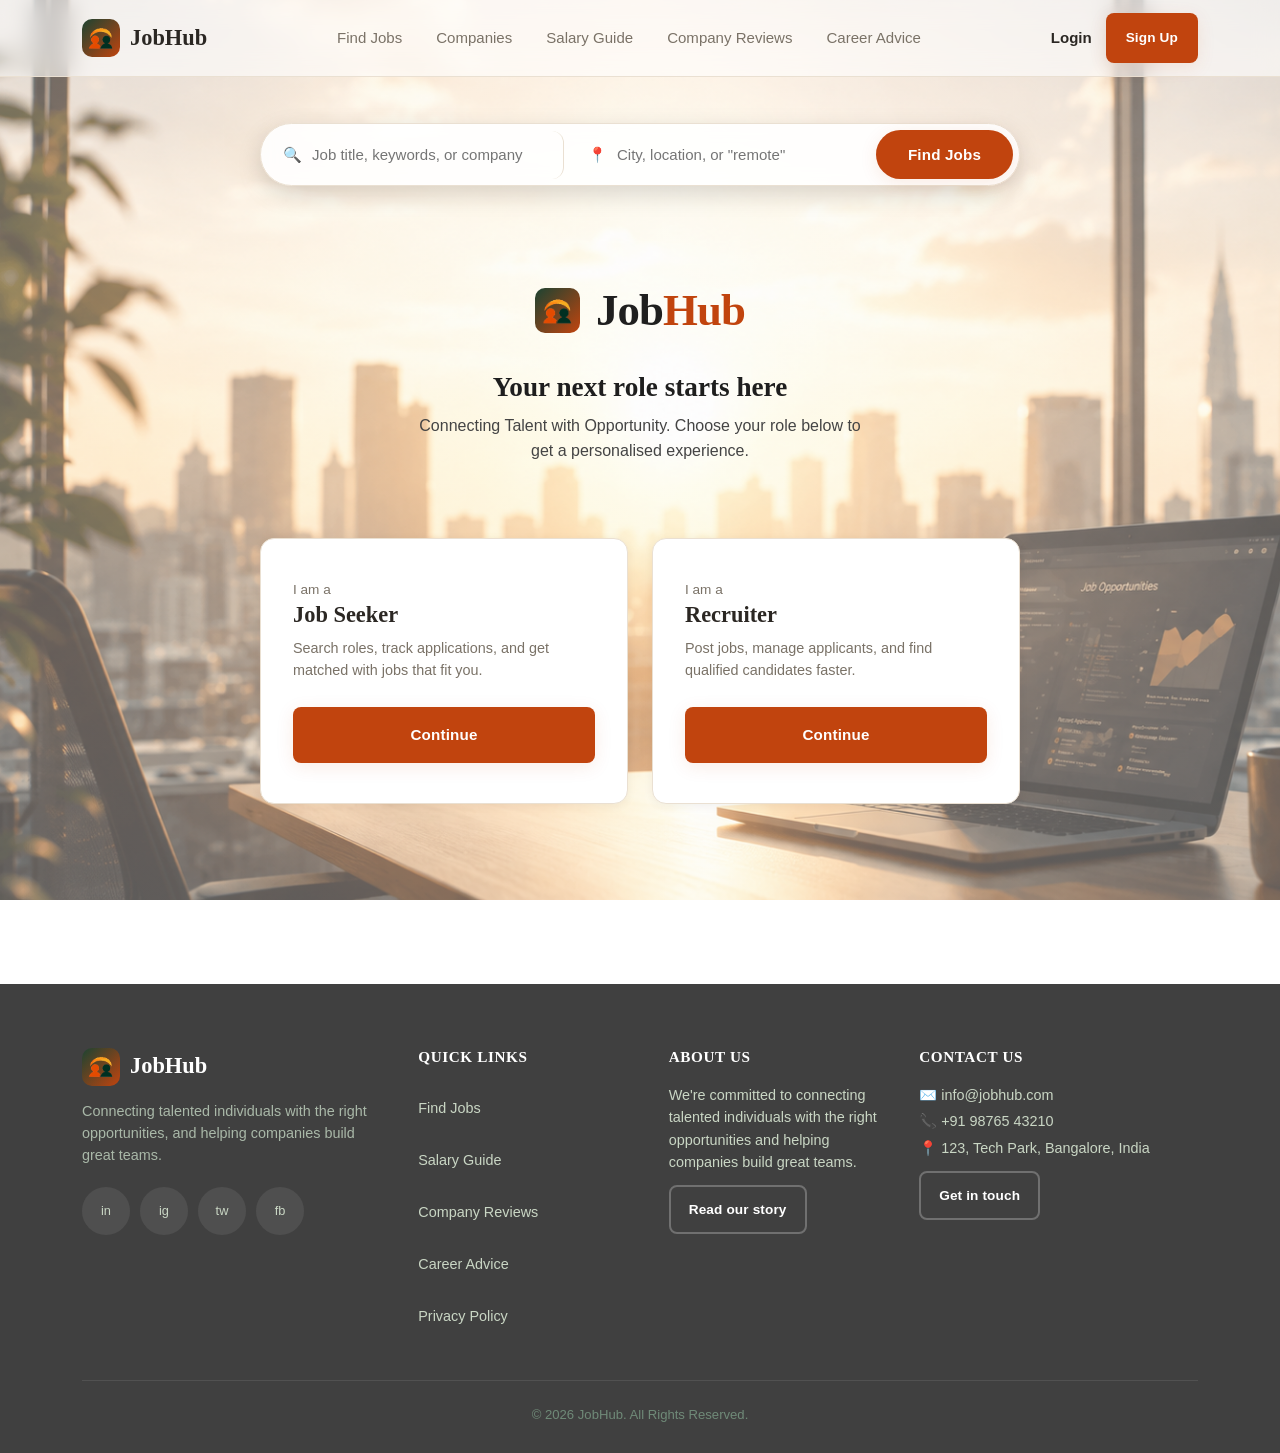
==== HTML/index.html @ 4069c0cc "initial commit" ====
<!DOCTYPE html>
<html lang="en">

<head>
  <link rel="icon" href="images/logo.png">
<meta charset="UTF-8">
<title>JobHub — Connecting Talent with Opportunity</title>
<meta name="viewport" content="width=device-width, initial-scale=1.0">

<link rel="stylesheet" href="..\CSS\index.css">

</head>
<body>
  <div class="bg-image"></div>
<nav class="site-nav">
  <div class="container">
    <a href="index.html" class="logo">
    <span class="logo-mark">
        <img src="..\images\logo.png" alt="JobHub Logo" class="logo-img">
    </span>
    <span class="logo-text">JobHub</span>
</a>
      
    <ul class="nav-links">
      <li><a href="#">Find Jobs</a></li>
      <li><a href="#">Companies</a></li>
      <li><a href="#">Salary Guide</a></li>
      <li><a href="#">Company Reviews</a></li>
      <li><a href="#">Career Advice</a></li>
    </ul>
    <div class="nav-actions">
      <a href="#" class="login-btn">Login</a>
      <a href="#role" class="btn btn-primary btn-sm">Sign Up</a>
    </div>
  </div>
</nav>

<section class="search-band">
  <div class="container">
    <div class="home-search" > 
      <label class="field">
        🔍
        <input type="text" placeholder="Job title, keywords, or company">
      </label>
      
      <label class="field">
        📍
        <input type="text" placeholder='City, location, or "remote"'>
      </label>
      <button type="submit" class="btn btn-primary">Find Jobs</button>
    
  </div>
</section>

<header class="brand-moment">
  <div class="container">
    <div class="brand-lockup">
       <span class="logo-mark-2">
        <img src="..\images\logo.png" alt="JobHub Logo" class="logo-img-2">
    </span>
      <span class="brand-word">Job<span class="hub">Hub</span></span>
    </div>
    <h1>Your next role starts here</h1>
    <p class="tagline">Connecting Talent with Opportunity. Choose your role below to get a personalised experience.</p>
  </div>
</header>

<section class="role-section" id="role">
  <div class="container">
    <div class="role-grid">
      <div class="card role-card">
        <!-- <div class="role-icon seeker">
          <svg width="26" height="26" viewBox="0 0 24 24" fill="none"><circle cx="12" cy="8" r="4" stroke="white" stroke-width="1.8"/><path d="M4 20c0-4 3.6-6 8-6s8 2 8 6" stroke="white" stroke-width="1.8"/></svg>
        </div> -->
        <p class="role-label">I am a</p>
        <h3>Job Seeker</h3>
        <p class="role-desc">Search roles, track applications, and get matched with jobs that fit you.</p>
        <a href="index.html" class="btn btn-primary btn-block">Continue</a>
      </div>
      <div class="card role-card">
        <!-- <div class="role-icon recruiter">
          <svg width="26" height="26" viewBox="0 0 24 24" fill="none"><circle cx="9" cy="8" r="3.4" stroke="white" stroke-width="1.8"/><path d="M3 20c0-3.4 2.8-5.2 6-5.2s6 1.8 6 5.2" stroke="white" stroke-width="1.8"/><path d="M16 8.4a3 3 0 1 1 3 3" stroke="white" stroke-width="1.8"/><path d="M15 20c.3-2.7 2-4.6 4.4-5" stroke="white" stroke-width="1.8"/></svg>
        </div> -->
        <p class="role-label">I am a</p>
        <h3>Recruiter</h3>
        <p class="role-desc">Post jobs, manage applicants, and find qualified candidates faster.</p>
        <a href="onboarding.html#rc-1" class="btn btn-primary btn-block">Continue</a>
      </div>
    </div>
  </div>
</section>

<footer class="site-footer">
  <div class="container">
    <div class="footer-grid">
      <div class="footer-brand">
        <a href="index.html" class="logo">
          <span class="logo-mark">
        <img src="..\images\logo.png" alt="JobHub Logo" class="logo-img">
    </span>
          JobHub
        </a>
        <p>Connecting talented individuals with the right opportunities, and helping companies build great teams.</p>
        <div class="footer-social">
          <a href="#" aria-label="LinkedIn">in</a>
          <a href="#" aria-label="Instagram">ig</a>
          <a href="#" aria-label="Twitter">tw</a>
          <a href="#" aria-label="Facebook">fb</a>
        </div>
      </div>
      <div>
        <h4>Quick Links</h4>
        <ul>
          <li><a href="#">Find Jobs</a></li>
          <li><a href="#">Salary Guide</a></li>
          <li><a href="#">Company Reviews</a></li>
          <li><a href="#">Career Advice</a></li>
          <li><a href="#">Privacy Policy</a></li>
        </ul>
      </div>
      <div>
        <h4><a href="index.html">About Us</a></h4>
        <ul class="footer-contact">
          <li>We're committed to connecting talented individuals with the right opportunities and helping companies build great teams.</li>
        </ul>
        <a href="index.html" class="btn btn-outline btn-sm" style="margin-top:8px; border-color:rgba(255,255,255,0.25); color:#fff;">Read our story</a>
      </div>
      <div>
        <h4><a href="index.html">Contact Us</a></h4>
        <ul class="footer-contact">
          <li>✉️ info@jobhub.com</li>
          <li>📞 +91 98765 43210</li>
          <li>📍 123, Tech Park, Bangalore, India</li>
        </ul>
        <a href="index.html" class="btn btn-outline btn-sm" style="margin-top:8px; border-color:rgba(255,255,255,0.25); color:#fff;">Get in touch</a>
      </div>
    </div>
    <div class="footer-bottom">© 2026 JobHub. All Rights Reserved.</div>
  </div>
</footer>

</body>
</html>
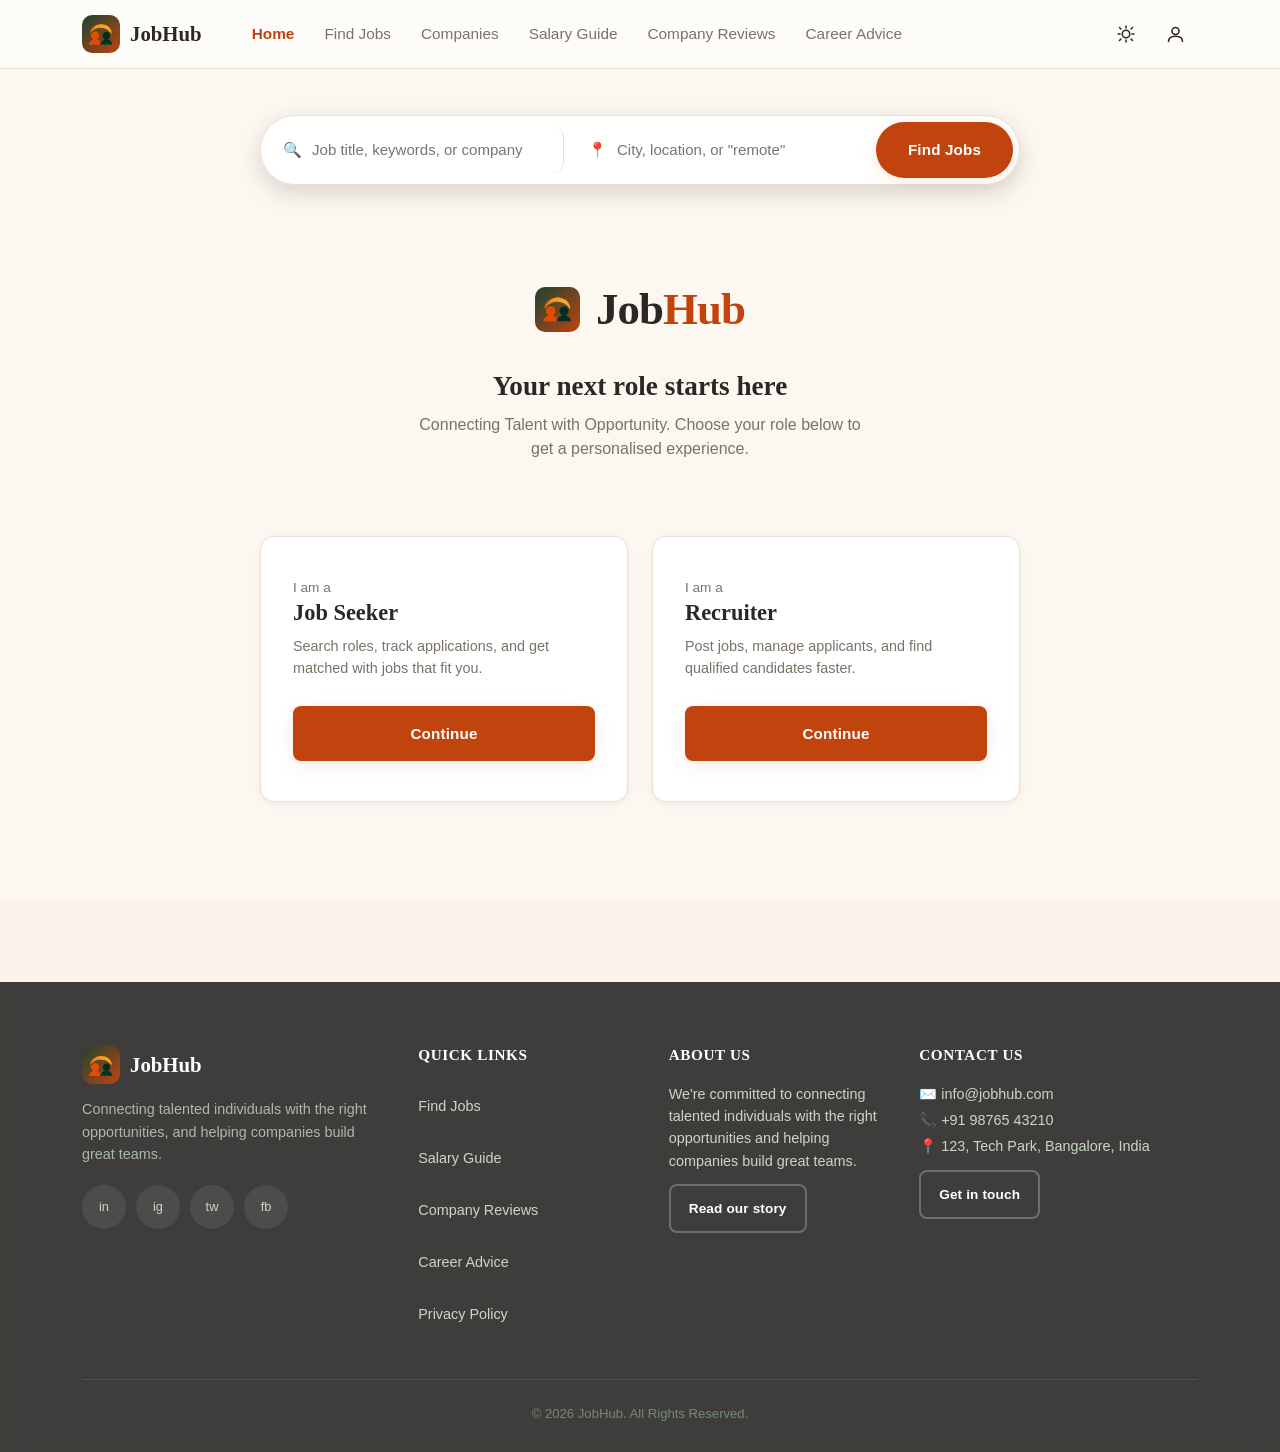
==== commit 74432a3e: "Updated Job Hub website" ====
--- a/HTML/index.html
+++ b/HTML/index.html
@@ -2,142 +2,208 @@
 <html lang="en">
 
 <head>
-  <link rel="icon" href="images/logo.png">
-<meta charset="UTF-8">
-<title>JobHub — Connecting Talent with Opportunity</title>
-<meta name="viewport" content="width=device-width, initial-scale=1.0">
-
-<link rel="stylesheet" href="..\CSS\index.css">
-
+  <meta charset="UTF-8">
+  <title>JobHub — Connecting Talent with Opportunity</title>
+  <meta name="viewport" content="width=device-width, initial-scale=1.0">
+  <link rel="icon" href="../images/logo.png">
+  <link rel="stylesheet" href="../CSS/index.css">
 </head>
+
 <body>
-  <div class="bg-image"></div>
-<nav class="site-nav">
-  <div class="container">
-    <a href="index.html" class="logo">
-    <span class="logo-mark">
-        <img src="..\images\logo.png" alt="JobHub Logo" class="logo-img">
-    </span>
-    <span class="logo-text">JobHub</span>
-</a>
-      
-    <ul class="nav-links">
-      <li><a href="#">Find Jobs</a></li>
-      <li><a href="#">Companies</a></li>
-      <li><a href="#">Salary Guide</a></li>
-      <li><a href="#">Company Reviews</a></li>
-      <li><a href="#">Career Advice</a></li>
-    </ul>
-    <div class="nav-actions">
-      <a href="#" class="login-btn">Login</a>
-      <a href="#role" class="btn btn-primary btn-sm">Sign Up</a>
-    </div>
-  </div>
-</nav>
-
-<section class="search-band">
-  <div class="container">
-    <div class="home-search" > 
-      <label class="field">
-        🔍
-        <input type="text" placeholder="Job title, keywords, or company">
-      </label>
-      
-      <label class="field">
-        📍
-        <input type="text" placeholder='City, location, or "remote"'>
-      </label>
-      <button type="submit" class="btn btn-primary">Find Jobs</button>
-    
-  </div>
-</section>
-
-<header class="brand-moment">
-  <div class="container">
-    <div class="brand-lockup">
-       <span class="logo-mark-2">
-        <img src="..\images\logo.png" alt="JobHub Logo" class="logo-img-2">
-    </span>
-      <span class="brand-word">Job<span class="hub">Hub</span></span>
-    </div>
-    <h1>Your next role starts here</h1>
-    <p class="tagline">Connecting Talent with Opportunity. Choose your role below to get a personalised experience.</p>
-  </div>
-</header>
-
-<section class="role-section" id="role">
-  <div class="container">
-    <div class="role-grid">
-      <div class="card role-card">
-        <!-- <div class="role-icon seeker">
-          <svg width="26" height="26" viewBox="0 0 24 24" fill="none"><circle cx="12" cy="8" r="4" stroke="white" stroke-width="1.8"/><path d="M4 20c0-4 3.6-6 8-6s8 2 8 6" stroke="white" stroke-width="1.8"/></svg>
-        </div> -->
-        <p class="role-label">I am a</p>
-        <h3>Job Seeker</h3>
-        <p class="role-desc">Search roles, track applications, and get matched with jobs that fit you.</p>
-        <a href="index.html" class="btn btn-primary btn-block">Continue</a>
-      </div>
-      <div class="card role-card">
-        <!-- <div class="role-icon recruiter">
-          <svg width="26" height="26" viewBox="0 0 24 24" fill="none"><circle cx="9" cy="8" r="3.4" stroke="white" stroke-width="1.8"/><path d="M3 20c0-3.4 2.8-5.2 6-5.2s6 1.8 6 5.2" stroke="white" stroke-width="1.8"/><path d="M16 8.4a3 3 0 1 1 3 3" stroke="white" stroke-width="1.8"/><path d="M15 20c.3-2.7 2-4.6 4.4-5" stroke="white" stroke-width="1.8"/></svg>
-        </div> -->
-        <p class="role-label">I am a</p>
-        <h3>Recruiter</h3>
-        <p class="role-desc">Post jobs, manage applicants, and find qualified candidates faster.</p>
-        <a href="onboarding.html#rc-1" class="btn btn-primary btn-block">Continue</a>
-      </div>
-    </div>
-  </div>
-</section>
-
-<footer class="site-footer">
-  <div class="container">
-    <div class="footer-grid">
-      <div class="footer-brand">
+
+  <!-- Hidden checkbox that drives Light/Dark mode — pure CSS, no JS -->
+  <input type="checkbox" id="themeToggle" class="theme-toggle-checkbox">
+
+  <div class="page-wrapper">
+
+    <!-- =========================
+         NAVBAR
+    ========================== -->
+    <nav class="site-nav">
+      <div class="container nav-container">
+
         <a href="index.html" class="logo">
           <span class="logo-mark">
-        <img src="..\images\logo.png" alt="JobHub Logo" class="logo-img">
-    </span>
-          JobHub
+            <img src="../images/logo.png" alt="JobHub Logo" class="logo-img">
+          </span>
+          <span class="logo-text">JobHub</span>
         </a>
-        <p>Connecting talented individuals with the right opportunities, and helping companies build great teams.</p>
-        <div class="footer-social">
-          <a href="#" aria-label="LinkedIn">in</a>
-          <a href="#" aria-label="Instagram">ig</a>
-          <a href="#" aria-label="Twitter">tw</a>
-          <a href="#" aria-label="Facebook">fb</a>
-        </div>
-      </div>
-      <div>
-        <h4>Quick Links</h4>
-        <ul>
+
+        <!-- Mobile nav links (revealed by hamburger) -->
+        <ul class="nav-links" id="navLinks">
+          <li><a href="index.html" class="active">Home</a></li>
           <li><a href="#">Find Jobs</a></li>
+          <li><a href="#">Companies</a></li>
           <li><a href="#">Salary Guide</a></li>
           <li><a href="#">Company Reviews</a></li>
           <li><a href="#">Career Advice</a></li>
-          <li><a href="#">Privacy Policy</a></li>
         </ul>
-      </div>
-      <div>
-        <h4><a href="index.html">About Us</a></h4>
-        <ul class="footer-contact">
-          <li>We're committed to connecting talented individuals with the right opportunities and helping companies build great teams.</li>
-        </ul>
-        <a href="index.html" class="btn btn-outline btn-sm" style="margin-top:8px; border-color:rgba(255,255,255,0.25); color:#fff;">Read our story</a>
-      </div>
-      <div>
-        <h4><a href="index.html">Contact Us</a></h4>
-        <ul class="footer-contact">
-          <li>✉️ info@jobhub.com</li>
-          <li>📞 +91 98765 43210</li>
-          <li>📍 123, Tech Park, Bangalore, India</li>
-        </ul>
-        <a href="index.html" class="btn btn-outline btn-sm" style="margin-top:8px; border-color:rgba(255,255,255,0.25); color:#fff;">Get in touch</a>
-      </div>
-    </div>
-    <div class="footer-bottom">© 2026 JobHub. All Rights Reserved.</div>
-  </div>
-</footer>
+
+        <div class="nav-right">
+
+          <!-- Theme toggle icon (label linked to the checkbox above) -->
+          <label for="themeToggle" class="icon-btn theme-label" aria-label="Toggle light or dark mode">
+            <svg class="icon-sun" width="20" height="20" viewBox="0 0 24 24" fill="none" aria-hidden="true">
+              <circle cx="12" cy="12" r="4.5" stroke="currentColor" stroke-width="1.8"/>
+              <path d="M12 2.5v2.4M12 19.1v2.4M4.2 4.2l1.7 1.7M18.1 18.1l1.7 1.7M2.5 12h2.4M19.1 12h2.4M4.2 19.8l1.7-1.7M18.1 5.9l1.7-1.7" stroke="currentColor" stroke-width="1.8" stroke-linecap="round"/>
+            </svg>
+            <svg class="icon-moon" width="20" height="20" viewBox="0 0 24 24" fill="none" aria-hidden="true">
+              <path d="M20 14.5A8.5 8.5 0 0 1 9.5 4a8.5 8.5 0 1 0 10.5 10.5Z" stroke="currentColor" stroke-width="1.8" stroke-linejoin="round"/>
+            </svg>
+          </label>
+
+          <!-- Profile dropdown — pure CSS checkbox trick -->
+          <div class="profile-wrap">
+            <input type="checkbox" id="profileToggle" class="profile-toggle-checkbox">
+            <label for="profileToggle" class="icon-btn profile-toggle" aria-label="Account menu">
+              <svg width="21" height="21" viewBox="0 0 24 24" fill="none" aria-hidden="true">
+                <circle cx="12" cy="8" r="4" stroke="currentColor" stroke-width="1.8"/>
+                <path d="M4 20c0-4 3.6-6 8-6s8 2 8 6" stroke="currentColor" stroke-width="1.8" stroke-linecap="round"/>
+              </svg>
+            </label>
+
+            <div class="profile-menu">
+              <p class="profile-menu-title">Welcome to JobHub</p>
+              <a href="#" class="btn btn-outline btn-block btn-sm">Login</a>
+              <a href="#" class="btn btn-primary btn-block btn-sm">Sign Up</a>
+              <!--
+                NOTE: "After login, show Profile instead of Login/Signup" needs
+                real auth state (JS or backend session). Not wired up yet —
+                swap this panel's content once login is implemented.
+              -->
+            </div>
+          </div>
+
+          <!-- Hamburger -->
+          <input type="checkbox" id="navToggle" class="nav-toggle-checkbox">
+          <label for="navToggle" class="nav-toggle" aria-label="Open menu">
+            <span></span>
+            <span></span>
+            <span></span>
+          </label>
+
+        </div>
+      </div>
+    </nav>
+
+    <!-- =========================
+         SEARCH BAND
+    ========================== -->
+    <section class="search-band">
+      <div class="container">
+        <form class="home-search">
+          <label class="field">
+            🔍
+            <input type="text" placeholder="Job title, keywords, or company">
+          </label>
+          <label class="field">
+            📍
+            <input type="text" placeholder='City, location, or "remote"'>
+          </label>
+          <button type="submit" class="btn btn-primary">Find Jobs</button>
+        </form>
+      </div>
+    </section>
+
+    <!-- =========================
+         BRAND MOMENT
+    ========================== -->
+    <header class="brand-moment">
+      <div class="container">
+        <div class="brand-lockup">
+          <span class="logo-mark-2">
+            <img src="../images/logo.png" alt="JobHub Logo" class="logo-img-2">
+          </span>
+          <span class="brand-word">Job<span class="hub">Hub</span></span>
+        </div>
+        <h1>Your next role starts here</h1>
+        <p class="tagline">Connecting Talent with Opportunity. Choose your role below to get a personalised experience.</p>
+      </div>
+    </header>
+
+    <!-- =========================
+         ROLE SELECTION
+    ========================== -->
+    <section class="role-section" id="role">
+      <div class="container">
+        <div class="role-grid">
+
+          <div class="card role-card">
+            <p class="role-label">I am a</p>
+            <h3>Job Seeker</h3>
+            <p class="role-desc">Search roles, track applications, and get matched with jobs that fit you.</p>
+            <a href="index.html" class="btn btn-primary btn-block">Continue</a>
+          </div>
+
+          <div class="card role-card">
+            <p class="role-label">I am a</p>
+            <h3>Recruiter</h3>
+            <p class="role-desc">Post jobs, manage applicants, and find qualified candidates faster.</p>
+            <a href="onboarding.html#rc-1" class="btn btn-primary btn-block">Continue</a>
+          </div>
+
+        </div>
+      </div>
+    </section>
+
+    <!-- =========================
+         FOOTER
+    ========================== -->
+    <footer class="site-footer">
+      <div class="container">
+        <div class="footer-grid">
+
+          <div class="footer-brand">
+            <a href="index.html" class="logo">
+              <span class="logo-mark">
+                <img src="../images/logo.png" alt="JobHub Logo" class="logo-img">
+              </span>
+              JobHub
+            </a>
+            <p>Connecting talented individuals with the right opportunities, and helping companies build great teams.</p>
+            <div class="footer-social">
+              <a href="#" aria-label="LinkedIn">in</a>
+              <a href="#" aria-label="Instagram">ig</a>
+              <a href="#" aria-label="Twitter">tw</a>
+              <a href="#" aria-label="Facebook">fb</a>
+            </div>
+          </div>
+
+          <div>
+            <h4>Quick Links</h4>
+            <ul>
+              <li><a href="#">Find Jobs</a></li>
+              <li><a href="#">Salary Guide</a></li>
+              <li><a href="#">Company Reviews</a></li>
+              <li><a href="#">Career Advice</a></li>
+              <li><a href="#">Privacy Policy</a></li>
+            </ul>
+          </div>
+
+          <div>
+            <h4><a href="index.html">About Us</a></h4>
+            <ul class="footer-contact">
+              <li>We're committed to connecting talented individuals with the right opportunities and helping companies build great teams.</li>
+            </ul>
+            <a href="index.html" class="btn btn-outline btn-sm footer-link-btn">Read our story</a>
+          </div>
+
+          <div>
+            <h4><a href="index.html">Contact Us</a></h4>
+            <ul class="footer-contact">
+              <li>✉️ info@jobhub.com</li>
+              <li>📞 +91 98765 43210</li>
+              <li>📍 123, Tech Park, Bangalore, India</li>
+            </ul>
+            <a href="index.html" class="btn btn-outline btn-sm footer-link-btn">Get in touch</a>
+          </div>
+
+        </div>
+        <div class="footer-bottom">© 2026 JobHub. All Rights Reserved.</div>
+      </div>
+    </footer>
+
+  </div><!-- /.page-wrapper -->
 
 </body>
-</html>
+</html>
--- a/CSS/index.css
+++ b/CSS/index.css
@@ -0,0 +1,506 @@
+/* ===========================
+   RESET
+=========================== */
+* { box-sizing: border-box; margin: 0; padding: 0; }
+html { scroll-behavior: smooth; }
+html, body { width: 100%; min-height: 100%; overflow-x: hidden; }
+
+/* ===========================
+   THEME VARIABLES (light = default)
+   Defined on .page-wrapper so the hidden #themeToggle checkbox
+   (its previous sibling) can override them with pure CSS — no JS.
+=========================== */
+.page-wrapper {
+  --bg: #FBF3E9;
+  --bg-overlay: rgba(255,255,255,0.35);
+  --text: #2B2723;
+  --text-muted: #7A7267;
+  --card-bg: #FFFFFF;
+  --card-bg-soft: rgba(255,255,255,0.92);
+  --border: #EAE0D2;
+  --accent: #C1440E;
+  --accent-hover: #9c360a;
+  --accent-soft: rgba(193, 68, 14, 0.08);
+  --secondary: #1B4332;
+  --nav-bg: rgba(255, 255, 255, 0.60);
+  --footer-bg: rgba(0, 0, 0, 0.75);
+  --footer-text: #C9D6C4;
+  --footer-text-soft: #A9B8A8;
+  --footer-border: rgba(255, 255, 255, 0.09);
+  --shadow-soft: rgba(43, 39, 35, 0.06);
+  --shadow-card: rgba(0, 0, 0, 0.18);
+
+  display: block;
+  min-height: 100vh;
+  background:
+    linear-gradient(var(--bg-overlay), var(--bg-overlay)),
+    url("../images/jobhub-bg.png");
+  background-color: var(--bg);
+  background-size: cover;
+  background-position: center;
+  background-attachment: fixed;
+  background-repeat: no-repeat;
+  color: var(--text);
+  line-height: 1.55;
+}
+
+/* Dark theme: activated when the hidden #themeToggle checkbox is checked */
+.theme-toggle-checkbox:checked ~ .page-wrapper {
+  --bg: #1C1915;
+  --bg-overlay: rgba(15,13,11,0.55);
+  --text: #F3ECE2;
+  --text-muted: #B7AB9C;
+  --card-bg: #262019;
+  --card-bg-soft: rgba(38, 32, 25, 0.92);
+  --border: #3C352B;
+  --accent: #E2662B;
+  --accent-hover: #F07E42;
+  --accent-soft: rgba(226, 102, 43, 0.14);
+  --secondary: #3E7D5D;
+  --nav-bg: rgba(28, 25, 21, 0.75);
+  --footer-bg: rgba(0, 0, 0, 0.85);
+  --footer-text-soft: #94A390;
+  --shadow-soft: rgba(0, 0, 0, 0.25);
+  --shadow-card: rgba(0, 0, 0, 0.45);
+}
+
+body { font-family: "Segoe UI", Tahoma, Geneva, Verdana, sans-serif; }
+
+h1, h2, h3, h4 {
+  font-family: Georgia, "Times New Roman", serif;
+  font-weight: 700;
+  color: var(--text);
+  line-height: 1.2;
+}
+
+a { color: inherit; text-decoration: none; }
+ul { list-style: none; }
+img { display: block; max-width: 100%; }
+button { font: inherit; background: none; border: none; cursor: pointer; color: inherit; }
+
+a:focus-visible,
+button:focus-visible,
+input:focus-visible,
+label:focus-visible {
+  outline: 2px solid var(--accent);
+  outline-offset: 2px;
+}
+
+/* Hidden checkboxes (theme + hamburger + profile) — visually hidden, still focusable */
+.theme-toggle-checkbox,
+.nav-toggle-checkbox,
+.profile-toggle-checkbox {
+  position: absolute;
+  opacity: 0;
+  pointer-events: none;
+}
+
+/* ===========================
+   MOBILE-FIRST BASE (smallest screens, no media query)
+=========================== */
+
+/* ---------- Layout container ---------- */
+.container {
+  width: 100%;
+  max-width: 1180px;
+  margin: 0 auto;
+  padding: 0 5vw;
+}
+
+/* ---------- Buttons ---------- */
+.btn {
+  display: inline-flex;
+  align-items: center;
+  justify-content: center;
+  gap: 8px;
+  font-family: "Segoe UI", Tahoma, Geneva, Verdana, sans-serif;
+  font-weight: 600;
+  font-size: 0.95rem;
+  padding: 14px 26px;
+  min-height: 48px;
+  min-width: 48px;
+  border-radius: 8px;
+  border: 2px solid transparent;
+  cursor: pointer;
+  transition: transform 0.15s ease, box-shadow 0.15s ease, background 0.15s ease;
+  white-space: nowrap;
+  letter-spacing: 0.01em;
+}
+
+.btn-primary {
+  background: var(--accent);
+  color: #fff;
+  box-shadow: 0 4px 18px rgba(193, 68, 14, 0.10);
+}
+.btn-primary:hover { background: var(--accent-hover); box-shadow: 0 8px 22px rgba(193,68,14,0.22); }
+
+.btn-outline {
+  background: transparent;
+  border-color: var(--border);
+  color: var(--text);
+}
+.btn-outline:hover { border-color: var(--accent); color: var(--accent); }
+
+.btn-block { width: 100%; }
+.btn-sm { padding: 12px 18px; min-height: 48px; font-size: 0.85rem; }
+
+/* ---------- Top navigation ---------- */
+.site-nav {
+  background: var(--nav-bg);
+  backdrop-filter: blur(12px);
+  -webkit-backdrop-filter: blur(12px);
+  border-bottom: 1px solid var(--border);
+  position: sticky;
+  top: 0;
+  z-index: 50;
+}
+
+.nav-container {
+  display: flex;
+  align-items: center;
+  justify-content: space-between;
+  flex-wrap: wrap;
+  min-height: 68px;
+  padding-top: 10px;
+  padding-bottom: 10px;
+  gap: 10px;
+  position: relative;
+}
+
+.logo {
+  display: flex;
+  align-items: center;
+  gap: 10px;
+  font-family: Georgia, "Times New Roman", serif;
+  font-weight: 700;
+  font-size: 1.3rem;
+  color: var(--text);
+}
+.logo-mark {
+  width: 38px; height: 38px;
+  border-radius: 10px;
+  background: linear-gradient(135deg, var(--secondary), var(--accent));
+  display: flex; align-items: center; justify-content: center;
+  color: #fff;
+  flex-shrink: 0;
+  overflow: hidden;
+}
+.logo-mark-2 {
+  width: 45px; height: 45px;
+  border-radius: 10px;
+  background: linear-gradient(135deg, var(--secondary), var(--accent));
+  display: flex; align-items: center; justify-content: center;
+  flex-shrink: 0;
+  overflow: hidden;
+}
+.logo-img { width: 50px; height: 50px; object-fit: contain; }
+.logo-img-2 { width: 80px; height: 80px; object-fit: contain; }
+
+/* ---------- Nav right cluster: theme toggle + profile + hamburger ---------- */
+.nav-right {
+  display: flex;
+  align-items: center;
+  gap: 6px;
+  order: 2;
+}
+
+.icon-btn {
+  display: inline-flex;
+  align-items: center;
+  justify-content: center;
+  width: 44px;
+  height: 44px;
+  min-width: 44px;
+  border-radius: 50%;
+  color: var(--text);
+  cursor: pointer;
+  transition: background 0.15s ease, color 0.15s ease;
+}
+.icon-btn:hover { background: var(--accent-soft); color: var(--accent); }
+
+/* Sun/moon swap, driven purely by the .theme-toggle-checkbox state */
+.icon-moon { display: none; }
+.theme-toggle-checkbox:checked ~ .page-wrapper .icon-sun { display: none; }
+.theme-toggle-checkbox:checked ~ .page-wrapper .icon-moon { display: block; }
+
+/* ---------- Profile dropdown (pure CSS: checkbox + sibling combinator) ---------- */
+.profile-wrap { position: relative; }
+
+.profile-menu {
+  display: none;
+  position: absolute;
+  top: calc(100% + 10px);
+  right: 0;
+  width: 240px;
+  max-width: 80vw;
+  background: var(--card-bg);
+  border: 1px solid var(--border);
+  border-radius: 14px;
+  box-shadow: 0 14px 34px var(--shadow-card);
+  padding: 16px;
+  z-index: 60;
+}
+.profile-toggle-checkbox:checked ~ .profile-menu { display: flex; flex-direction: column; gap: 10px; }
+
+.profile-menu-title { font-size: 0.85rem; color: var(--text-muted); margin-bottom: 2px; }
+
+/* ---------- Hamburger menu (mobile, pure CSS) ---------- */
+.nav-toggle {
+  display: flex;
+  flex-direction: column;
+  align-items: center;
+  justify-content: center;
+  gap: 5px;
+  width: 44px;
+  height: 44px;
+  border-radius: 50%;
+  cursor: pointer;
+  transition: background 0.15s ease;
+}
+.nav-toggle:hover { background: var(--accent-soft); }
+.nav-toggle span {
+  display: block;
+  width: 20px;
+  height: 2.5px;
+  border-radius: 2px;
+  background: var(--text);
+  transition: transform 0.2s ease, opacity 0.2s ease;
+}
+.nav-toggle-checkbox:checked + .nav-toggle span:nth-child(1) { transform: translateY(7px) rotate(45deg); }
+.nav-toggle-checkbox:checked + .nav-toggle span:nth-child(2) { opacity: 0; }
+.nav-toggle-checkbox:checked + .nav-toggle span:nth-child(3) { transform: translateY(-7px) rotate(-45deg); }
+
+/* Nav links: hidden on mobile until hamburger is checked */
+.nav-links {
+  display: none;
+  flex-direction: column;
+  width: 100%;
+  order: 3;
+  gap: 2px;
+  padding: 10px 0 16px;
+  font-size: 0.96rem;
+  font-weight: 500;
+  color: var(--text-muted);
+}
+.nav-toggle-checkbox:checked ~ .nav-links { display: flex; }
+
+.nav-links a {
+  display: flex;
+  align-items: center;
+  min-height: 48px;
+}
+.nav-links a:hover { color: var(--accent); }
+.nav-links a.active { color: var(--accent); font-weight: 700; }
+
+/* ---------- Search band ---------- */
+.search-band {
+  padding: 28px 0 10px;
+  text-align: center;
+}
+.home-search {
+  display: flex;
+  flex-direction: column;
+  align-items: stretch;
+  width: 100%;
+  max-width: 760px;
+  margin: 0 auto;
+  background: var(--card-bg-soft);
+  backdrop-filter: blur(8px);
+  border: 1.5px solid var(--border);
+  border-radius: 24px;
+  box-shadow: 0 8px 25px rgba(0,0,0,.15);
+  padding: 10px;
+  gap: 8px;
+}
+.home-search .field {
+  display: flex;
+  align-items: center;
+  gap: 10px;
+  padding: 12px 16px;
+  min-height: 48px;
+  font-size: 0.94rem;
+  border-radius: 12px;
+  transition: background 0.15s ease;
+}
+.home-search .field:first-child { border-right: none; border-bottom: 1px solid var(--border); }
+.home-search input {
+  border: none; outline: none; width: 100%;
+  font-family: "Segoe UI", Tahoma, Geneva, Verdana, sans-serif; font-size: 0.94rem;
+  background: transparent;
+  color: var(--text);
+}
+.home-search .field:focus-within { background: var(--accent-soft); }
+.home-search .btn { border-radius: 50px; padding: 14px 30px; width: 100%; }
+
+/* ---------- Brand moment ---------- */
+.brand-moment { padding: 44px 0 34px; text-align: center; }
+.brand-lockup {
+  display: flex;
+  align-items: center;
+  justify-content: center;
+  gap: 16px;
+  margin-bottom: 26px;
+  flex-wrap: wrap;
+}
+.brand-mark { width: 64px; height: 64px; }
+.brand-word {
+  font-family: Georgia, "Times New Roman", serif;
+  font-weight: 700;
+  font-size: 2.1rem;
+  letter-spacing: -0.02em;
+  color: var(--text);
+}
+.brand-word .hub { color: var(--accent); }
+.brand-moment h1 { font-size: 1.45rem; margin-bottom: 10px; }
+.brand-moment .tagline {
+  color: var(--text-muted);
+  font-size: 1rem;
+  max-width: 460px;
+  margin: 0 auto 40px;
+}
+
+/* ---------- Role selection cards ---------- */
+.role-section { padding: 0 0 70px; text-align: center; }
+.role-grid {
+  display: grid;
+  grid-template-columns: 1fr;
+  gap: 24px;
+  width: 100%;
+  max-width: 760px;
+  margin: 0 auto;
+}
+.role-card {
+  padding: 28px 24px;
+  text-align: left;
+  border: 2px solid var(--border);
+  background: var(--card-bg-soft);
+  backdrop-filter: blur(10px);
+  border-radius: 18px;
+  box-shadow: 0 15px 35px var(--shadow-card);
+  transition: transform 0.18s ease, box-shadow 0.18s ease, border-color 0.18s ease;
+}
+.role-card:hover {
+  transform: translateY(-6px);
+  border-color: var(--accent);
+  box-shadow: 0 20px 44px rgba(193,68,14,0.20);
+}
+.role-card p.role-label { font-size: 0.85rem; color: var(--text-muted); margin-bottom: 2px; }
+.role-card h3 { font-size: 1.4rem; margin-bottom: 8px; }
+.role-card p.role-desc { font-size: 0.9rem; color: var(--text-muted); margin-bottom: 26px; }
+
+/* ---------- Cards (generic) ---------- */
+.card {
+  background: var(--card-bg);
+  border: 1px solid var(--border);
+  border-radius: 14px;
+  box-shadow: 0 2px 10px var(--shadow-soft);
+  transition: box-shadow 0.15s ease, transform 0.15s ease;
+}
+
+/* ---------- Utility ---------- */
+.eyebrow {
+  display: inline-block;
+  font-family: "Segoe UI", Tahoma, Geneva, Verdana, sans-serif;
+  font-weight: 600;
+  font-size: 0.78rem;
+  letter-spacing: 0.06em;
+  text-transform: uppercase;
+  color: var(--accent);
+  background: var(--accent-soft);
+  padding: 6px 14px;
+  border-radius: 20px;
+  margin-bottom: 18px;
+}
+.text-muted { color: var(--text-muted); }
+
+/* ---------- Footer ---------- */
+.site-footer {
+  background: var(--footer-bg);
+  color: var(--footer-text);
+  padding: 44px 0 28px;
+  margin-top: 50px;
+  backdrop-filter: blur(10px);
+}
+.footer-grid {
+  display: grid;
+  grid-template-columns: 1fr;
+  gap: 36px;
+  padding-bottom: 36px;
+  border-bottom: 1px solid var(--footer-border);
+}
+.footer-grid h4 {
+  color: #fff;
+  font-size: 0.95rem;
+  letter-spacing: 0.04em;
+  text-transform: uppercase;
+  margin-bottom: 18px;
+}
+.footer-brand .logo { color: #fff; margin-bottom: 14px; }
+.footer-brand p { font-size: 0.9rem; color: var(--footer-text-soft); max-width: 100%; }
+.footer-social { display: flex; gap: 10px; margin-top: 20px; flex-wrap: wrap; }
+.footer-social a {
+  width: 44px; height: 44px; border-radius: 50%;
+  background: rgba(255,255,255,0.08);
+  display: flex; align-items: center; justify-content: center;
+  font-size: 0.8rem;
+}
+.footer-social a:hover { background: var(--accent); }
+.footer-grid ul li { margin-bottom: 4px; }
+.footer-grid ul li a { display: inline-flex; align-items: center; min-height: 48px; font-size: 0.9rem; }
+.footer-grid ul li a:hover { color: #fff; }
+.footer-contact li { display: flex; gap: 10px; font-size: 0.9rem; margin-bottom: 13px; align-items: flex-start; }
+
+.footer-link-btn { margin-top: 8px; border-color: rgba(255,255,255,0.25); color: #fff; }
+
+.footer-bottom { text-align: center; padding-top: 24px; font-size: 0.82rem; color: #6F8A78; }
+
+/* ===========================================================
+   PROGRESSIVE ENHANCEMENT — min-width media queries
+=========================================================== */
+
+/* ---- Larger phones / small tablets (>= 600px) ---- */
+@media (min-width: 600px) {
+  .footer-grid { grid-template-columns: 1fr 1fr; }
+
+  .home-search { flex-direction: row; align-items: center; border-radius: 50px; padding: 6px; }
+  .home-search .field { flex: 1; }
+  .home-search .field:first-child { border-right: 1px solid var(--border); border-bottom: none; }
+  .home-search .btn { width: auto; }
+}
+
+/* ---- Tablets / iPad (>= 768px) ---- */
+@media (min-width: 768px) {
+  .role-grid { grid-template-columns: 1fr 1fr; }
+  .container { padding: 0 32px; }
+}
+
+/* ---- Laptops / desktops (>= 1024px) ---- */
+@media (min-width: 1024px) {
+  /* Full horizontal nav replaces the hamburger */
+  .nav-toggle,
+  .nav-toggle-checkbox { display: none; }
+
+  .nav-links {
+    display: flex;
+    flex-direction: row;
+    align-items: center;
+    width: auto;
+    order: 1;
+    gap: 30px;
+    padding: 0;
+    margin: 0 auto 0 40px;
+  }
+  .nav-container { flex-wrap: nowrap; }
+  .nav-right { order: 2; margin-left: auto; }
+
+  .search-band { padding: 46px 0 10px; }
+  .brand-moment { padding: 80px 0 34px; }
+  .brand-word { font-size: 2.8rem; }
+  .brand-moment h1 { font-size: 1.7rem; }
+
+  .role-section { padding: 0 0 90px; }
+  .role-card { padding: 40px 32px; }
+
+  .footer-grid { grid-template-columns: 1.4fr 1fr 1fr 1.3fr; }
+  .site-footer { padding: 64px 0 28px; margin-top: 90px; }
+}
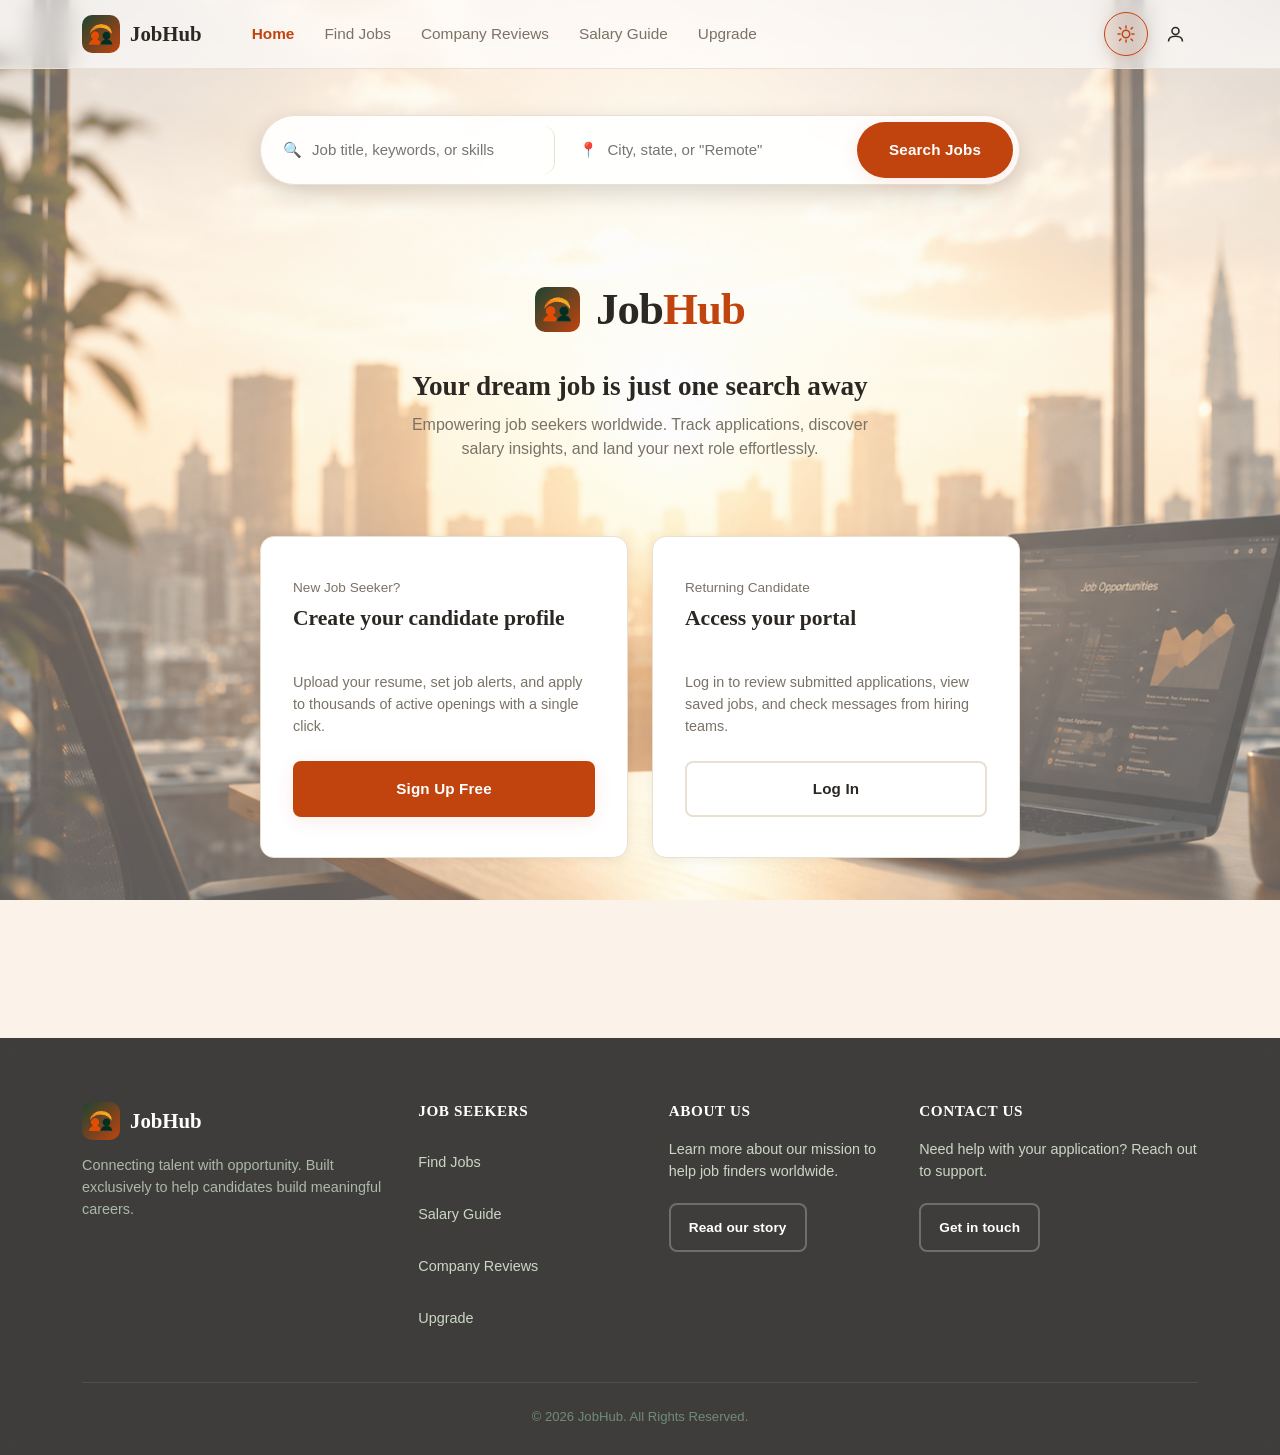
==== commit 4f21b86f: "Updated project" ====
--- a/HTML/index.html
+++ b/HTML/index.html
@@ -1,209 +1,120 @@
 <!DOCTYPE html>
 <html lang="en">
-
 <head>
   <meta charset="UTF-8">
-  <title>JobHub — Connecting Talent with Opportunity</title>
+  <title>JobHub — Find Your Next Career Opportunity</title>
   <meta name="viewport" content="width=device-width, initial-scale=1.0">
   <link rel="icon" href="../images/logo.png">
   <link rel="stylesheet" href="../CSS/index.css">
 </head>
-
 <body>
-
-  <!-- Hidden checkbox that drives Light/Dark mode — pure CSS, no JS -->
   <input type="checkbox" id="themeToggle" class="theme-toggle-checkbox">
-
   <div class="page-wrapper">
-
-    <!-- =========================
-         NAVBAR
-    ========================== -->
     <nav class="site-nav">
       <div class="container nav-container">
-
         <a href="index.html" class="logo">
-          <span class="logo-mark">
-            <img src="../images/logo.png" alt="JobHub Logo" class="logo-img">
-          </span>
+          <span class="logo-mark"><img src="../images/logo.png" alt="JobHub" class="logo-img"></span>
           <span class="logo-text">JobHub</span>
         </a>
-
-        <!-- Mobile nav links (revealed by hamburger) -->
         <ul class="nav-links" id="navLinks">
-          <li><a href="index.html" class="active">Home</a></li>
-          <li><a href="#">Find Jobs</a></li>
-          <li><a href="#">Companies</a></li>
-          <li><a href="#">Salary Guide</a></li>
-          <li><a href="#">Company Reviews</a></li>
-          <li><a href="#">Career Advice</a></li>
-        </ul>
-
+  <li><a href="index.html" class="active">Home</a></li>
+  <li><a href="find-jobs.html">Find Jobs</a></li>
+  <li><a href="company-reviews.html">Company Reviews</a></li>
+  <li><a href="salary-guide.html">Salary Guide</a></li>
+  <li><a href="subscription.html">Upgrade</a></li>
+</ul>
         <div class="nav-right">
-
-          <!-- Theme toggle icon (label linked to the checkbox above) -->
-          <label for="themeToggle" class="icon-btn theme-label" aria-label="Toggle light or dark mode">
-            <svg class="icon-sun" width="20" height="20" viewBox="0 0 24 24" fill="none" aria-hidden="true">
-              <circle cx="12" cy="12" r="4.5" stroke="currentColor" stroke-width="1.8"/>
-              <path d="M12 2.5v2.4M12 19.1v2.4M4.2 4.2l1.7 1.7M18.1 18.1l1.7 1.7M2.5 12h2.4M19.1 12h2.4M4.2 19.8l1.7-1.7M18.1 5.9l1.7-1.7" stroke="currentColor" stroke-width="1.8" stroke-linecap="round"/>
-            </svg>
-            <svg class="icon-moon" width="20" height="20" viewBox="0 0 24 24" fill="none" aria-hidden="true">
-              <path d="M20 14.5A8.5 8.5 0 0 1 9.5 4a8.5 8.5 0 1 0 10.5 10.5Z" stroke="currentColor" stroke-width="1.8" stroke-linejoin="round"/>
-            </svg>
+          <label for="themeToggle" class="icon-btn theme-label" aria-label="Toggle theme">
+            <svg class="icon-sun" width="20" height="20" viewBox="0 0 24 24" fill="none"><circle cx="12" cy="12" r="4.5" stroke="currentColor" stroke-width="1.8"/><path d="M12 2.5v2.4M12 19.1v2.4M4.2 4.2l1.7 1.7M18.1 18.1l1.7 1.7M2.5 12h2.4M19.1 12h2.4M4.2 19.8l1.7-1.7M18.1 5.9l1.7-1.7" stroke="currentColor" stroke-width="1.8" stroke-linecap="round"/></svg>
+            <svg class="icon-moon" width="20" height="20" viewBox="0 0 24 24" fill="none"><path d="M20 14.5A8.5 8.5 0 0 1 9.5 4a8.5 8.5 0 1 0 10.5 10.5Z" stroke="currentColor" stroke-width="1.8"/></svg>
           </label>
-
-          <!-- Profile dropdown — pure CSS checkbox trick -->
           <div class="profile-wrap">
             <input type="checkbox" id="profileToggle" class="profile-toggle-checkbox">
             <label for="profileToggle" class="icon-btn profile-toggle" aria-label="Account menu">
-              <svg width="21" height="21" viewBox="0 0 24 24" fill="none" aria-hidden="true">
-                <circle cx="12" cy="8" r="4" stroke="currentColor" stroke-width="1.8"/>
-                <path d="M4 20c0-4 3.6-6 8-6s8 2 8 6" stroke="currentColor" stroke-width="1.8" stroke-linecap="round"/>
-              </svg>
+              <svg width="21" height="21" viewBox="0 0 24 24" fill="none"><circle cx="12" cy="8" r="4" stroke="currentColor" stroke-width="1.8"/><path d="M4 20c0-4 3.6-6 8-6s8 2 8 6" stroke="currentColor" stroke-width="1.8"/></svg>
             </label>
-
             <div class="profile-menu">
               <p class="profile-menu-title">Welcome to JobHub</p>
-              <a href="#" class="btn btn-outline btn-block btn-sm">Login</a>
-              <a href="#" class="btn btn-primary btn-block btn-sm">Sign Up</a>
-              <!--
-                NOTE: "After login, show Profile instead of Login/Signup" needs
-                real auth state (JS or backend session). Not wired up yet —
-                swap this panel's content once login is implemented.
-              -->
+              <a href="login.html" class="btn btn-outline btn-block btn-sm">Log In</a>
+              <a href="signup.html" class="btn btn-primary btn-block btn-sm">Sign Up</a>
             </div>
           </div>
-
-          <!-- Hamburger -->
           <input type="checkbox" id="navToggle" class="nav-toggle-checkbox">
-          <label for="navToggle" class="nav-toggle" aria-label="Open menu">
-            <span></span>
-            <span></span>
-            <span></span>
-          </label>
-
+          <label for="navToggle" class="nav-toggle" aria-label="Open menu"><span></span><span></span><span></span></label>
         </div>
       </div>
     </nav>
 
-    <!-- =========================
-         SEARCH BAND
-    ========================== -->
     <section class="search-band">
       <div class="container">
-        <form class="home-search">
-          <label class="field">
-            🔍
-            <input type="text" placeholder="Job title, keywords, or company">
-          </label>
-          <label class="field">
-            📍
-            <input type="text" placeholder='City, location, or "remote"'>
-          </label>
-          <button type="submit" class="btn btn-primary">Find Jobs</button>
+        <form class="home-search" action="job-search.html" method="GET">
+          <label class="field">🔍 <input type="text" name="q" placeholder="Job title, keywords, or skills" required></label>
+          <label class="field">📍 <input type="text" name="l" placeholder='City, state, or "Remote"'></label>
+          <button type="submit" class="btn btn-primary">Search Jobs</button>
         </form>
       </div>
     </section>
 
-    <!-- =========================
-         BRAND MOMENT
-    ========================== -->
     <header class="brand-moment">
       <div class="container">
         <div class="brand-lockup">
-          <span class="logo-mark-2">
-            <img src="../images/logo.png" alt="JobHub Logo" class="logo-img-2">
-          </span>
+          <span class="logo-mark-2"><img src="../images/logo.png" alt="JobHub Logo" class="logo-img-2"></span>
           <span class="brand-word">Job<span class="hub">Hub</span></span>
         </div>
-        <h1>Your next role starts here</h1>
-        <p class="tagline">Connecting Talent with Opportunity. Choose your role below to get a personalised experience.</p>
+        <h1>Your dream job is just one search away</h1>
+        <p class="tagline">Empowering job seekers worldwide. Track applications, discover salary insights, and land your next role effortlessly.</p>
       </div>
     </header>
 
-    <!-- =========================
-         ROLE SELECTION
-    ========================== -->
     <section class="role-section" id="role">
       <div class="container">
         <div class="role-grid">
-
           <div class="card role-card">
-            <p class="role-label">I am a</p>
-            <h3>Job Seeker</h3>
-            <p class="role-desc">Search roles, track applications, and get matched with jobs that fit you.</p>
-            <a href="index.html" class="btn btn-primary btn-block">Continue</a>
+            <p class="role-label">New Job Seeker?</p>
+            <h3>Create your candidate profile</h3>
+            <p class="role-desc">Upload your resume, set job alerts, and apply to thousands of active openings with a single click.</p>
+            <a href="signup.html" class="btn btn-primary btn-block">Sign Up Free</a>
           </div>
-
           <div class="card role-card">
-            <p class="role-label">I am a</p>
-            <h3>Recruiter</h3>
-            <p class="role-desc">Post jobs, manage applicants, and find qualified candidates faster.</p>
-            <a href="onboarding.html#rc-1" class="btn btn-primary btn-block">Continue</a>
+            <p class="role-label">Returning Candidate</p>
+            <h3>Access your portal</h3>
+            <p class="role-desc">Log in to review submitted applications, view saved jobs, and check messages from hiring teams.</p>
+            <a href="login.html" class="btn btn-outline btn-block">Log In</a>
           </div>
-
         </div>
       </div>
     </section>
 
-    <!-- =========================
-         FOOTER
-    ========================== -->
     <footer class="site-footer">
       <div class="container">
         <div class="footer-grid">
-
           <div class="footer-brand">
-            <a href="index.html" class="logo">
-              <span class="logo-mark">
-                <img src="../images/logo.png" alt="JobHub Logo" class="logo-img">
-              </span>
-              JobHub
-            </a>
-            <p>Connecting talented individuals with the right opportunities, and helping companies build great teams.</p>
-            <div class="footer-social">
-              <a href="#" aria-label="LinkedIn">in</a>
-              <a href="#" aria-label="Instagram">ig</a>
-              <a href="#" aria-label="Twitter">tw</a>
-              <a href="#" aria-label="Facebook">fb</a>
-            </div>
+            <a href="index.html" class="logo"><span class="logo-mark"><img src="../images/logo.png" alt="JobHub" class="logo-img"></span> JobHub</a>
+            <p>Connecting talent with opportunity. Built exclusively to help candidates build meaningful careers.</p>
           </div>
-
           <div>
-            <h4>Quick Links</h4>
+            <h4>Job Seekers</h4>
             <ul>
-              <li><a href="#">Find Jobs</a></li>
-              <li><a href="#">Salary Guide</a></li>
-              <li><a href="#">Company Reviews</a></li>
-              <li><a href="#">Career Advice</a></li>
-              <li><a href="#">Privacy Policy</a></li>
+              <li><a href="job-search.html">Find Jobs</a></li>
+              <li><a href="salary-guide.html">Salary Guide</a></li>
+              <li><a href="companies.html">Company Reviews</a></li>
+              <li><a href="subscription.html">Upgrade</a></li>
             </ul>
           </div>
-
           <div>
-            <h4><a href="index.html">About Us</a></h4>
-            <ul class="footer-contact">
-              <li>We're committed to connecting talented individuals with the right opportunities and helping companies build great teams.</li>
-            </ul>
-            <a href="index.html" class="btn btn-outline btn-sm footer-link-btn">Read our story</a>
+            <h4>About Us</h4>
+            <p style="font-size: 0.9rem; margin-bottom: 12px;">Learn more about our mission to help job finders worldwide.</p>
+            <a href="about.html" class="btn btn-outline btn-sm footer-link-btn">Read our story</a>
           </div>
-
           <div>
-            <h4><a href="index.html">Contact Us</a></h4>
-            <ul class="footer-contact">
-              <li>✉️ info@jobhub.com</li>
-              <li>📞 +91 98765 43210</li>
-              <li>📍 123, Tech Park, Bangalore, India</li>
-            </ul>
-            <a href="index.html" class="btn btn-outline btn-sm footer-link-btn">Get in touch</a>
+            <h4>Contact Us</h4>
+            <p style="font-size: 0.9rem; margin-bottom: 12px;">Need help with your application? Reach out to support.</p>
+            <a href="contact.html" class="btn btn-outline btn-sm footer-link-btn">Get in touch</a>
           </div>
-
         </div>
         <div class="footer-bottom">© 2026 JobHub. All Rights Reserved.</div>
       </div>
     </footer>
-
-  </div><!-- /.page-wrapper -->
-
+  </div>
 </body>
 </html>
--- a/CSS/index.css
+++ b/CSS/index.css
@@ -217,6 +217,7 @@
   transition: background 0.15s ease, color 0.15s ease;
 }
 .icon-btn:hover { background: var(--accent-soft); color: var(--accent); }
+.theme-label { border: 1px solid var(--accent); background: var(--accent-soft); color: var(--accent); box-shadow: 0 3px 10px rgba(193,68,14,.12); }
 
 /* Sun/moon swap, driven purely by the .theme-toggle-checkbox state */
 .icon-moon { display: none; }
@@ -283,6 +284,9 @@
   color: var(--text-muted);
 }
 .nav-toggle-checkbox:checked ~ .nav-links { display: flex; }
+/* On the homepage the toggle lives in .nav-right; :has keeps the existing
+   markup while allowing the mobile menu to open. */
+.nav-container:has(.nav-toggle-checkbox:checked) .nav-links { display: flex; }
 
 .nav-links a {
   display: flex;
@@ -359,8 +363,11 @@
   margin: 0 auto 40px;
 }
 
-/* ---------- Role selection cards ---------- */
-.role-section { padding: 0 0 70px; text-align: center; }
+/* ===========================================================
+   SYMMETRICAL ROLE CARDS FIX
+=========================================================== */
+
+/* Ensure the grid stretches items to equal height */
 .role-grid {
   display: grid;
   grid-template-columns: 1fr;
@@ -368,9 +375,15 @@
   width: 100%;
   max-width: 760px;
   margin: 0 auto;
-}
+  align-items: stretch; /* Cards perfectly match height */
+}
+
+/* Flexbox layout to push buttons to the bottom */
 .role-card {
-  padding: 28px 24px;
+  display: flex;
+  flex-direction: column;
+  justify-content: space-between;
+  padding: 32px 28px;
   text-align: left;
   border: 2px solid var(--border);
   background: var(--card-bg-soft);
@@ -378,16 +391,51 @@
   border-radius: 18px;
   box-shadow: 0 15px 35px var(--shadow-card);
   transition: transform 0.18s ease, box-shadow 0.18s ease, border-color 0.18s ease;
-}
+  min-height: 280px; /* Gives equal height structure */
+}
+
 .role-card:hover {
   transform: translateY(-6px);
   border-color: var(--accent);
-  box-shadow: 0 20px 44px rgba(193,68,14,0.20);
-}
-.role-card p.role-label { font-size: 0.85rem; color: var(--text-muted); margin-bottom: 2px; }
-.role-card h3 { font-size: 1.4rem; margin-bottom: 8px; }
-.role-card p.role-desc { font-size: 0.9rem; color: var(--text-muted); margin-bottom: 26px; }
-
+  box-shadow: 0 20px 44px rgba(193, 68, 14, 0.20);
+}
+
+.role-card p.role-label {
+  font-size: 0.85rem;
+  color: var(--text-muted);
+  margin-bottom: 6px;
+  min-height: 20px; /* Equal spacing for labels */
+}
+
+/* Fixed line height & min-height so 1-line & 2-line headings align */
+.role-card h3 {
+  font-size: 1.35rem;
+  line-height: 1.3;
+  margin-bottom: 12px;
+  min-height: 3.5rem; /* Forces titles to occupy identical height */
+  display: flex;
+  align-items: flex-start;
+}
+
+/* Equal height text area */
+.role-card p.role-desc {
+  font-size: 0.9rem;
+  color: var(--text-muted);
+  line-height: 1.5;
+  margin-bottom: 24px;
+  flex-grow: 1; /* Pushes button smoothly to bottom */
+}
+
+/* Button position stabilization */
+.role-card .btn {
+  margin-top: auto;
+}
+
+@media (min-width: 768px) {
+  .role-grid {
+    grid-template-columns: 1fr 1fr; /* 2-column side by side */
+  }
+}
 /* ---------- Cards (generic) ---------- */
 .card {
   background: var(--card-bg);
@@ -503,4 +551,767 @@
 
   .footer-grid { grid-template-columns: 1.4fr 1fr 1fr 1.3fr; }
   .site-footer { padding: 64px 0 28px; margin-top: 90px; }
-}+}
+
+/* ===========================================================
+   PAGE HERO (shared banner for About / Contact / Auth pages)
+=========================================================== */
+.page-hero {
+  padding: 44px 0 34px;
+  text-align: center;
+}
+.page-hero .eyebrow { margin-bottom: 14px; }
+.page-hero h1 { font-size: 1.7rem; margin-bottom: 12px; }
+.page-hero p { color: var(--text-muted); max-width: 560px; margin: 0 auto; }
+
+@media (min-width: 1024px) {
+  .page-hero { padding: 70px 0 40px; }
+  .page-hero h1 { font-size: 2.3rem; }
+}
+
+/* ===========================================================
+   FORM ELEMENTS (shared: auth + contact)
+=========================================================== */
+.form-group { margin-bottom: 18px; text-align: left; }
+.form-row { display: grid; grid-template-columns: 1fr; gap: 18px; }
+.form-label {
+  display: block;
+  font-size: 0.85rem;
+  font-weight: 600;
+  color: var(--text);
+  margin-bottom: 8px;
+}
+.form-label .optional { color: var(--text-muted); font-weight: 400; }
+
+.form-input,
+.form-textarea,
+.form-select {
+  width: 100%;
+  font-family: "Segoe UI", Tahoma, Geneva, Verdana, sans-serif;
+  font-size: 0.95rem;
+  color: var(--text);
+  background: var(--card-bg);
+  border: 1.5px solid var(--border);
+  border-radius: 10px;
+  padding: 13px 16px;
+  min-height: 48px;
+  transition: border-color 0.15s ease, box-shadow 0.15s ease;
+}
+.form-textarea { min-height: 130px; resize: vertical; line-height: 1.5; }
+.form-input::placeholder,
+.form-textarea::placeholder { color: var(--text-muted); opacity: 0.8; }
+.form-input:focus,
+.form-textarea:focus,
+.form-select:focus {
+  outline: none;
+  border-color: var(--accent);
+  box-shadow: 0 0 0 4px var(--accent-soft);
+}
+.form-input.is-invalid,
+.form-textarea.is-invalid { border-color: #C23B3B; }
+
+.form-hint { font-size: 0.78rem; color: var(--text-muted); margin-top: 6px; }
+
+/* Native browser validation styling — no JS.
+   :user-invalid/:user-valid only apply after the person has interacted
+   with the field, so errors don't flash red before they've typed anything. */
+.form-input:user-invalid,
+.form-textarea:user-invalid,
+.form-select:user-invalid {
+  border-color: #C23B3B;
+}
+.form-input:user-valid,
+.form-textarea:user-valid,
+.form-select:user-valid {
+  border-color: #3E7D5D;
+}
+.form-error {
+  font-size: 0.78rem;
+  color: #C23B3B;
+  margin-top: 6px;
+  font-weight: 600;
+  display: none;
+}
+/* Show the inline error only once the field has been touched and is invalid */
+.form-input:user-invalid ~ .form-error,
+.form-textarea:user-invalid ~ .form-error,
+.form-select:user-invalid ~ .form-error { display: block; }
+
+/* Checkbox row (remember me / terms) */
+.checkbox-row {
+  display: flex;
+  align-items: flex-start;
+  gap: 10px;
+  font-size: 0.86rem;
+  color: var(--text-muted);
+  cursor: pointer;
+}
+.checkbox-row input[type="checkbox"] {
+  width: 18px;
+  height: 18px;
+  margin-top: 2px;
+  accent-color: var(--accent);
+  flex-shrink: 0;
+  cursor: pointer;
+}
+.checkbox-row a { color: var(--accent); font-weight: 600; }
+.checkbox-row a:hover { text-decoration: underline; }
+
+.form-options-row {
+  display: flex;
+  align-items: center;
+  justify-content: space-between;
+  gap: 12px;
+  margin-bottom: 22px;
+  flex-wrap: wrap;
+}
+.form-options-row .forgot-link { font-size: 0.86rem; color: var(--accent); font-weight: 600; }
+.form-options-row .forgot-link:hover { text-decoration: underline; }
+
+/* Captcha widget — pure CSS "distorted text" challenge.
+   The code is rendered letter-by-letter with per-letter rotation/offset via
+   CSS only. Matching is done natively by the browser via the input's
+   required + pattern attributes (case-sensitive), no JS involved. */
+.captcha-box {
+  display: flex;
+  align-items: center;
+  gap: 16px;
+  border: 1.5px solid var(--border);
+  background:
+    repeating-linear-gradient(115deg, var(--accent-soft) 0 2px, transparent 2px 9px),
+    var(--accent-soft);
+  border-radius: 10px;
+  padding: 12px 16px;
+  margin-bottom: 6px;
+  flex-wrap: wrap;
+}
+.captcha-visual {
+  display: flex;
+  align-items: center;
+  font-family: Georgia, "Times New Roman", serif;
+  font-weight: 700;
+  font-size: 1.3rem;
+  letter-spacing: 0.02em;
+  user-select: none;
+  flex-shrink: 0;
+}
+.captcha-visual span { display: inline-block; color: var(--accent); }
+.captcha-visual span:nth-child(4n+1) { transform: rotate(-9deg) translateY(2px); }
+.captcha-visual span:nth-child(4n+2) { transform: rotate(7deg) translateY(-3px); color: var(--secondary); }
+.captcha-visual span:nth-child(4n+3) { transform: rotate(-4deg) scale(1.12); }
+.captcha-visual span:nth-child(4n)   { transform: rotate(10deg) translateY(1px); color: var(--secondary); }
+.captcha-box .form-input { max-width: 140px; min-height: 42px; padding: 8px 12px; letter-spacing: 0.06em; }
+
+/* Static info banner (e.g. "this is a front-end demo") */
+.form-note {
+  border-radius: 10px;
+  padding: 13px 16px;
+  font-size: 0.85rem;
+  font-weight: 500;
+  margin-bottom: 18px;
+  background: var(--accent-soft);
+  border: 1px solid var(--border);
+  color: var(--text-muted);
+}
+
+/* ===========================================================
+   AUTH PAGES (login / signup)
+=========================================================== */
+.auth-section { padding: 24px 0 70px; }
+.auth-wrap {
+  width: 100%;
+  max-width: 460px;
+  margin: 0 auto;
+}
+.auth-card {
+  background: var(--card-bg-soft);
+  backdrop-filter: blur(10px);
+  border: 1.5px solid var(--border);
+  border-radius: 20px;
+  box-shadow: 0 20px 44px var(--shadow-card);
+  padding: 32px 24px;
+}
+.auth-head { text-align: center; margin-bottom: 26px; }
+.auth-head .logo-mark-2 { width: 52px; height: 52px; margin: 0 auto 16px; }
+.auth-head h1 { font-size: 1.4rem; margin-bottom: 8px; }
+.auth-head p { color: var(--text-muted); font-size: 0.9rem; }
+
+.auth-submit { width: 100%; margin-top: 4px; }
+
+.auth-divider {
+  display: flex;
+  align-items: center;
+  gap: 12px;
+  margin: 24px 0;
+  color: var(--text-muted);
+  font-size: 0.78rem;
+  text-transform: uppercase;
+  letter-spacing: 0.06em;
+}
+.auth-divider::before,
+.auth-divider::after { content: ""; flex: 1; height: 1px; background: var(--border); }
+
+.auth-switch {
+  text-align: center;
+  font-size: 0.88rem;
+  color: var(--text-muted);
+  margin-top: 4px;
+}
+.auth-switch a { color: var(--accent); font-weight: 700; }
+.auth-switch a:hover { text-decoration: underline; }
+
+.auth-back {
+  display: inline-flex;
+  align-items: center;
+  gap: 6px;
+  font-size: 0.85rem;
+  color: var(--text-muted);
+  margin-bottom: 18px;
+}
+.auth-back:hover { color: var(--accent); }
+
+@media (min-width: 600px) {
+  .auth-card { padding: 44px 40px; }
+  .form-row.two-col { grid-template-columns: 1fr 1fr; }
+}
+
+/* ===========================================================
+   ABOUT PAGE
+=========================================================== */
+.about-story { padding: 10px 0 60px; }
+.about-story .container { max-width: 820px; }
+.about-story p { color: var(--text-muted); margin-bottom: 18px; font-size: 1rem; }
+.about-story p:last-child { margin-bottom: 0; }
+
+.stats-row {
+  display: grid;
+  grid-template-columns: repeat(2, 1fr);
+  gap: 18px;
+  max-width: 820px;
+  margin: 0 auto 60px;
+}
+.stat {
+  background: var(--card-bg-soft);
+  border: 1px solid var(--border);
+  border-radius: 16px;
+  padding: 24px 18px;
+  text-align: center;
+}
+.stat .stat-num {
+  font-family: Georgia, "Times New Roman", serif;
+  font-weight: 700;
+  font-size: 1.9rem;
+  color: var(--accent);
+  display: block;
+  margin-bottom: 4px;
+}
+.stat .stat-label { font-size: 0.82rem; color: var(--text-muted); }
+
+.values-section { padding: 0 0 70px; }
+.values-grid {
+  display: grid;
+  grid-template-columns: 1fr;
+  gap: 20px;
+}
+.value-card { padding: 26px 22px; }
+.value-card .value-icon {
+  width: 46px; height: 46px;
+  border-radius: 12px;
+  background: var(--accent-soft);
+  color: var(--accent);
+  display: flex; align-items: center; justify-content: center;
+  margin-bottom: 16px;
+}
+.value-card h3 { font-size: 1.1rem; margin-bottom: 8px; }
+.value-card p { color: var(--text-muted); font-size: 0.9rem; }
+
+@media (min-width: 600px) {
+  .stats-row { grid-template-columns: repeat(4, 1fr); }
+}
+@media (min-width: 768px) {
+  .values-grid { grid-template-columns: repeat(3, 1fr); }
+}
+
+/* ===========================================================
+   CONTACT PAGE
+=========================================================== */
+.contact-section { padding: 10px 0 80px; }
+.contact-grid {
+  display: grid;
+  grid-template-columns: 1fr;
+  gap: 26px;
+  align-items: start;
+}
+.contact-info-card { padding: 30px 26px; }
+.contact-info-card h2 { font-size: 1.2rem; margin-bottom: 6px; }
+.contact-info-card > p { color: var(--text-muted); font-size: 0.9rem; margin-bottom: 26px; }
+
+.contact-item {
+  display: flex;
+  gap: 14px;
+  align-items: flex-start;
+  margin-bottom: 22px;
+}
+.contact-item:last-child { margin-bottom: 0; }
+.contact-item .contact-icon {
+  width: 40px; height: 40px;
+  border-radius: 10px;
+  background: var(--accent-soft);
+  color: var(--accent);
+  display: flex; align-items: center; justify-content: center;
+  flex-shrink: 0;
+}
+.contact-item h4 { font-size: 0.9rem; margin-bottom: 3px; }
+.contact-item p, .contact-item a { font-size: 0.88rem; color: var(--text-muted); }
+.contact-item a:hover { color: var(--accent); }
+
+.contact-hours { margin-top: 26px; padding-top: 26px; border-top: 1px solid var(--border); }
+.contact-hours h4 { font-size: 0.85rem; margin-bottom: 12px; }
+.contact-hours .hours-row {
+  display: flex; justify-content: space-between;
+  font-size: 0.86rem; color: var(--text-muted);
+  padding: 5px 0;
+}
+.contact-hours .hours-row span:last-child { color: var(--text); font-weight: 600; }
+
+.contact-form-card { padding: 30px 26px; }
+.contact-form-card h2 { font-size: 1.2rem; margin-bottom: 22px; }
+
+@media (min-width: 900px) {
+  .contact-grid { grid-template-columns: 0.85fr 1.15fr; gap: 30px; }
+}
+/* ===========================================================
+   SUPPLEMENTAL FORM & PAGE EXTENSIONS
+=========================================================== */
+
+/* Two-column layout grid for form groups on desktop */
+@media (min-width: 600px) {
+  .form-row.two-col {
+    display: grid;
+    grid-template-columns: 1fr 1fr;
+    gap: 16px;
+  }
+}
+
+/* Captcha display styling */
+.captcha-box {
+  display: flex;
+  align-items: center;
+  gap: 12px;
+  background: var(--accent-soft);
+  border: 1.5px dashed var(--accent);
+  border-radius: 8px;
+  padding: 8px 12px;
+}
+
+.captcha-visual {
+  font-family: "Courier New", Courier, monospace;
+  font-weight: 700;
+  font-size: 1.25rem;
+  letter-spacing: 4px;
+  color: var(--accent);
+  background: var(--card-bg);
+  padding: 6px 14px;
+  border-radius: 6px;
+  border: 1px solid var(--border);
+  user-select: none;
+}
+
+/* Form validation visual cues */
+.form-input:required:focus:invalid {
+  border-color: #c23b3b;
+}
+
+.form-input:required:focus:valid {
+  border-color: #3e7d5d;
+}
+/* ===========================================================
+   FIND JOBS, REVIEWS & SALARY GUIDE EXTENSIONS
+=========================================================== */
+
+/* Search Filter Layout */
+.filter-wrapper {
+  display: grid;
+  grid-template-columns: 280px 1fr;
+  gap: 28px;
+  align-items: start;
+  padding: 30px 0 60px;
+}
+
+.filter-sidebar {
+  background: var(--card-bg-soft, rgba(255,255,255,0.92));
+  backdrop-filter: blur(10px);
+  border: 1.5px solid var(--border, #EAE0D2);
+  border-radius: 16px;
+  padding: 24px;
+}
+
+.filter-group { margin-bottom: 20px; }
+.filter-group h4 { font-size: 0.95rem; margin-bottom: 10px; }
+.filter-checkbox { display: flex; align-items: center; gap: 8px; font-size: 0.9rem; margin-bottom: 8px; cursor: pointer; }
+
+/* Job Listing Cards */
+.job-card {
+  background: var(--card-bg-soft, rgba(255,255,255,0.92));
+  backdrop-filter: blur(10px);
+  border: 1.5px solid var(--border, #EAE0D2);
+  border-radius: 16px;
+  padding: 24px;
+  margin-bottom: 18px;
+  display: flex;
+  justify-content: space-between;
+  align-items: center;
+  transition: transform 0.15s ease, border-color 0.15s ease;
+}
+.job-card:hover { transform: translateY(-3px); border-color: var(--accent, #C1440E); }
+.job-badge { font-size: 0.78rem; font-weight: 700; color: var(--accent, #C1440E); background: var(--accent-soft, rgba(193,68,14,0.08)); padding: 4px 10px; border-radius: 20px; }
+
+/* Reviews Grid */
+.review-grid {
+  display: grid;
+  grid-template-columns: repeat(auto-fit, minmax(300px, 1fr));
+  gap: 24px;
+  padding: 30px 0 60px;
+}
+.review-card {
+  background: var(--card-bg-soft, rgba(255,255,255,0.92));
+  backdrop-filter: blur(10px);
+  border: 1.5px solid var(--border, #EAE0D2);
+  border-radius: 16px;
+  padding: 24px;
+}
+
+/* Salary Table */
+.salary-table-card {
+  background: var(--card-bg-soft, rgba(255,255,255,0.92));
+  backdrop-filter: blur(10px);
+  border: 1.5px solid var(--border, #EAE0D2);
+  border-radius: 16px;
+  padding: 24px;
+  overflow-x: auto;
+  margin: 30px 0 60px;
+}
+.salary-table { width: 100%; border-collapse: collapse; text-align: left; }
+.salary-table th, .salary-table td { padding: 14px 16px; border-bottom: 1px solid var(--border, #EAE0D2); }
+.salary-table th { font-weight: 700; color: var(--text-muted); font-size: 0.85rem; text-transform: uppercase; }
+
+@media (max-width: 850px) {
+  .filter-wrapper { grid-template-columns: 1fr; }
+  .job-card { flex-direction: column; align-items: flex-start; gap: 16px; }
+}
+/* ===========================================================
+   SYMMETRIC LAYOUT & PAGINATION FIXES
+=========================================================== */
+
+/* Align Sidebar and Main Feed Tops & Height Stretch */
+.filter-wrapper {
+  display: grid;
+  grid-template-columns: 280px 1fr;
+  gap: 28px;
+  align-items: stretch; /* Stretches sidebar to match content height */
+  padding: 30px 0 60px;
+}
+
+.filter-sidebar {
+  background: var(--card-bg-soft, rgba(255, 255, 255, 0.92));
+  backdrop-filter: blur(10px);
+  border: 1.5px solid var(--border, #EAE0D2);
+  border-radius: 16px;
+  padding: 24px;
+  display: flex;
+  flex-direction: column;
+  justify-content: space-between; /* Keeps content evenly spaced */
+  height: 100%; /* Matches job list height */
+}
+
+/* Glassmorphic Styled Pagination Controls */
+.pagination-wrapper {
+  display: flex;
+  justify-content: center;
+  align-items: center;
+  gap: 8px;
+  margin-top: 24px;
+}
+
+.pagination-wrapper .btn {
+  background: var(--card-bg-soft, rgba(255, 255, 255, 0.85));
+  backdrop-filter: blur(10px);
+  border: 1.5px solid var(--border, #EAE0D2);
+  color: var(--text-main, #111);
+  border-radius: 10px;
+  padding: 8px 16px;
+  font-size: 0.88rem;
+  font-weight: 600;
+  transition: all 0.2s ease;
+}
+
+.pagination-wrapper .btn.active,
+.pagination-wrapper .btn:hover {
+  background: var(--accent, #C1440E);
+  border-color: var(--accent, #C1440E);
+  color: #ffffff;
+}
+/* ===========================================================
+   SUBSCRIPTION / PRICING STYLES
+=========================================================== */
+.pricing-grid {
+  display: grid;
+  grid-template-columns: repeat(auto-fit, minmax(280px, 1fr));
+  gap: 28px;
+  align-items: stretch;
+}
+
+.pricing-card {
+  background: var(--card-bg-soft, rgba(255, 255, 255, 0.92));
+  backdrop-filter: blur(10px);
+  border: 1.5px solid var(--border, #EAE0D2);
+  border-radius: 20px;
+  padding: 32px 24px;
+  display: flex;
+  flex-direction: column;
+  position: relative;
+  transition: transform 0.2s ease, border-color 0.2s ease;
+}
+
+.pricing-card:hover {
+  transform: translateY(-4px);
+}
+
+.pricing-card.featured {
+  border-color: var(--accent, #C1440E);
+  box-shadow: 0 12px 30px rgba(193, 68, 14, 0.12);
+}
+
+.plan-badge {
+  font-size: 0.75rem;
+  font-weight: 700;
+  text-transform: uppercase;
+  letter-spacing: 0.5px;
+  color: var(--text-muted, #666);
+  margin-bottom: 8px;
+  display: inline-block;
+}
+
+.featured-badge {
+  color: var(--accent, #C1440E);
+  background: var(--accent-soft, rgba(193, 68, 14, 0.08));
+  padding: 4px 10px;
+  border-radius: 20px;
+  width: fit-content;
+}
+
+.pricing-card h3 {
+  font-size: 1.5rem;
+  margin-bottom: 12px;
+}
+
+.plan-price {
+  font-size: 2.2rem;
+  font-weight: 800;
+  color: var(--text-main, #111);
+  margin-bottom: 8px;
+}
+
+.plan-price span {
+  font-size: 0.9rem;
+  font-weight: 500;
+  color: var(--text-muted, #666);
+}
+
+.plan-desc {
+  font-size: 0.88rem;
+  color: var(--text-muted, #666);
+  margin-bottom: 24px;
+  border-bottom: 1px solid var(--border, #EAE0D2);
+  padding-bottom: 16px;
+}
+
+.plan-features {
+  list-style: none;
+  padding: 0;
+  margin: 0 0 32px 0;
+  display: flex;
+  flex-direction: column;
+  gap: 12px;
+  flex-grow: 1;
+}
+
+.plan-features li {
+  font-size: 0.9rem;
+  display: flex;
+  align-items: center;
+  gap: 8px;
+}
+
+.plan-features li.disabled {
+  color: var(--text-muted, #999);
+  opacity: 0.6;
+}
+/* OPTION 1: Mesh Glow Theme */
+body {
+  background: #0B0F17 !important;
+}
+
+.auth-section {
+  min-height: 100vh;
+  display: flex;
+  align-items: center;
+  justify-content: center;
+  padding: 40px 0;
+  position: relative;
+  background-image: 
+    radial-gradient(at 10% 20%, rgba(193, 68, 14, 0.22) 0px, transparent 40%),
+    radial-gradient(at 90% 80%, rgba(30, 58, 138, 0.25) 0px, transparent 40%),
+    radial-gradient(at 50% 50%, rgba(15, 23, 42, 0.8) 0px, transparent 100%);
+  background-attachment: fixed;
+}
+
+.auth-card {
+  background: rgba(255, 255, 255, 0.96) !important;
+  backdrop-filter: blur(16px);
+  border: 1px solid rgba(255, 255, 255, 0.3) !important;
+  box-shadow: 0 20px 50px rgba(0, 0, 0, 0.4) !important;
+  border-radius: 20px;
+}
+/* Custom File Upload Styling */
+.form-group {
+  margin-bottom: 16px;
+  text-align: left;
+}
+
+.form-label {
+  display: block;
+  font-size: 0.85rem;
+  font-weight: 600;
+  color: #334155;
+  margin-bottom: 6px;
+}
+
+.file-upload-wrapper {
+  position: relative;
+  width: 100%;
+}
+
+.file-input {
+  position: absolute;
+  width: 100%;
+  height: 100%;
+  opacity: 0;
+  cursor: pointer;
+  z-index: 2;
+}
+
+.file-label {
+  display: flex;
+  align-items: center;
+  justify-content: center;
+  gap: 10px;
+  padding: 12px 16px;
+  background: rgba(241, 245, 249, 0.8);
+  border: 1.5px dashed var(--border, #CBD5E1);
+  border-radius: 12px;
+  color: #475569;
+  font-size: 0.88rem;
+  font-weight: 500;
+  cursor: pointer;
+  transition: all 0.2s ease;
+}
+
+.file-upload-wrapper:hover .file-label {
+  border-color: var(--accent, #C1440E);
+  background: rgba(193, 68, 14, 0.05);
+  color: var(--accent, #C1440E);
+}
+/* Remove Extra Top Space Above Back to Home */
+.auth-section {
+  padding-top: 20px !important; /* Top padding reduce karne ke liye */
+  align-items: flex-start !important; /* Card top se natural flow me rahe */
+}
+
+.auth-wrap {
+  margin-top: 0 !important;
+  padding-top: 0 !important;
+}
+
+.auth-back {
+  margin-top: 0 !important;
+  margin-bottom: 12px !important;
+  display: inline-block;
+  font-weight: 600;
+}
+/* ===========================================================
+   PAYMENT GATEWAY MODAL STYLES
+=========================================================== */
+.modal-toggle-checkbox {
+  display: none;
+}
+
+.payment-modal-overlay {
+  position: fixed;
+  top: 0;
+  left: 0;
+  width: 100vw;
+  height: 100vh;
+  background: rgba(15, 23, 42, 0.7);
+  backdrop-filter: blur(8px);
+  display: flex;
+  align-items: center;
+  justify-content: center;
+  z-index: 9999;
+  opacity: 0;
+  pointer-events: none;
+  transition: opacity 0.3s ease;
+}
+
+/* Show modal when checkbox is checked */
+.modal-toggle-checkbox:checked ~ .page-wrapper .payment-modal-overlay {
+  opacity: 1;
+  pointer-events: auto;
+}
+
+.payment-modal-card {
+  background: #ffffff;
+  border-radius: 20px;
+  padding: 32px;
+  max-width: 420px;
+  width: 90%;
+  position: relative;
+  box-shadow: 0 25px 50px -12px rgba(0, 0, 0, 0.35);
+  transform: translateY(20px);
+  transition: transform 0.3s ease;
+}
+
+.modal-toggle-checkbox:checked ~ .page-wrapper .payment-modal-card {
+  transform: translateY(0);
+}
+
+.close-modal-btn {
+  position: absolute;
+  top: 16px;
+  right: 20px;
+  font-size: 1.8rem;
+  font-weight: 700;
+  color: #64748b;
+  cursor: pointer;
+  line-height: 1;
+}
+
+.close-modal-btn:hover {
+  color: #0f172a;
+}
+
+.payment-header {
+  text-align: center;
+  margin-bottom: 24px;
+}
+
+.payment-header h3 {
+  font-size: 1.5rem;
+  margin-bottom: 4px;
+  color: #0f172a;
+}
+
+.payment-header p {
+  font-size: 0.82rem;
+  color: #64748b;
+}
